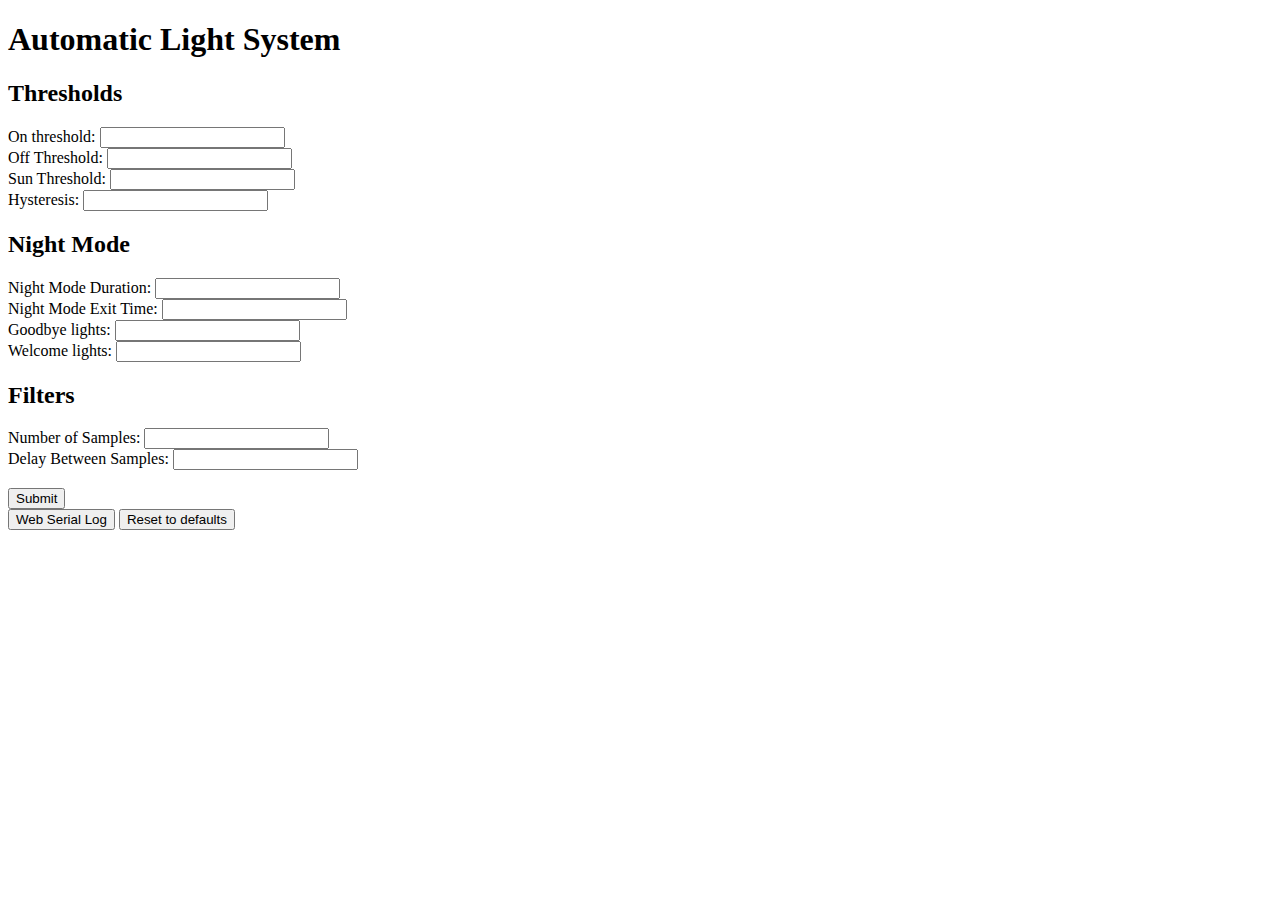
==== data/index.html @ eb4466bd "Serial web interface for monitoring data" ====
<!DOCTYPE html>
<html lang="en">
<head>
    <meta charset="UTF-8">
    <meta name="viewport" content="width=device-width, initial-scale=1.0">
    <title>ALS</title>
</head>
<body>
    <h1>Automatic Light System</h1>
    
    <h2>Thresholds</h2>
    <form action="/get" method="get">
        On threshold: <input value="%on_threshold%" type="number" name="on_threshold" onfocus="this.select()"><br>
        Off Threshold: <input value="%off_threshold%" type="number" name="off_threshold" onfocus="this.select()"><br>

        Sun Threshold: <input value="%sun_threshold%" type="number" name="sun_threshold" onfocus="this.select()"><br>
        Hysteresis: <input value="%hysteresis%" type="number" name="hysteresis" onfocus="this.select()"><br>
        
    <h2>Night Mode</h2>

        Night Mode Duration: <input value="%night_mode%" type="number" name="night_mode" onfocus="this.select()"><br>
        Night Mode Exit Time: <input value="%night_mode_off%" type="number" name="night_mode_off" onfocus="this.select()"><br>

        Goodbye lights: <input value="%goodbye_lights%" type="number" name="goodbye_lights" onfocus="this.select()"><br>
        Welcome lights: <input value="%welcome_lights%" type="number" name="welcome_lights" onfocus="this.select()"><br>

    <h2>Filters</h2>

        Number of Samples: <input value="%sample_count%" type="number" name="sample_count" onfocus="this.select()"><br>
        Delay Between Samples: <input value="%read_delay%" type="number" name="read_delay" onfocus="this.select()"><br>
        
        <br>
    <input type="submit" value="Submit" onclick="location.reload()">
</form>

<a href="/webserial"><button>Web Serial Log</button></a>

<button onclick="resetDefaults()">Reset to defaults</button>
    
    <script>
        function resetDefaults() {
            fetch('/reset', { method: 'POST' })
                .then(response => response.text)
                .then(() => location.reload());
        }

    </script>
</body>
</html>
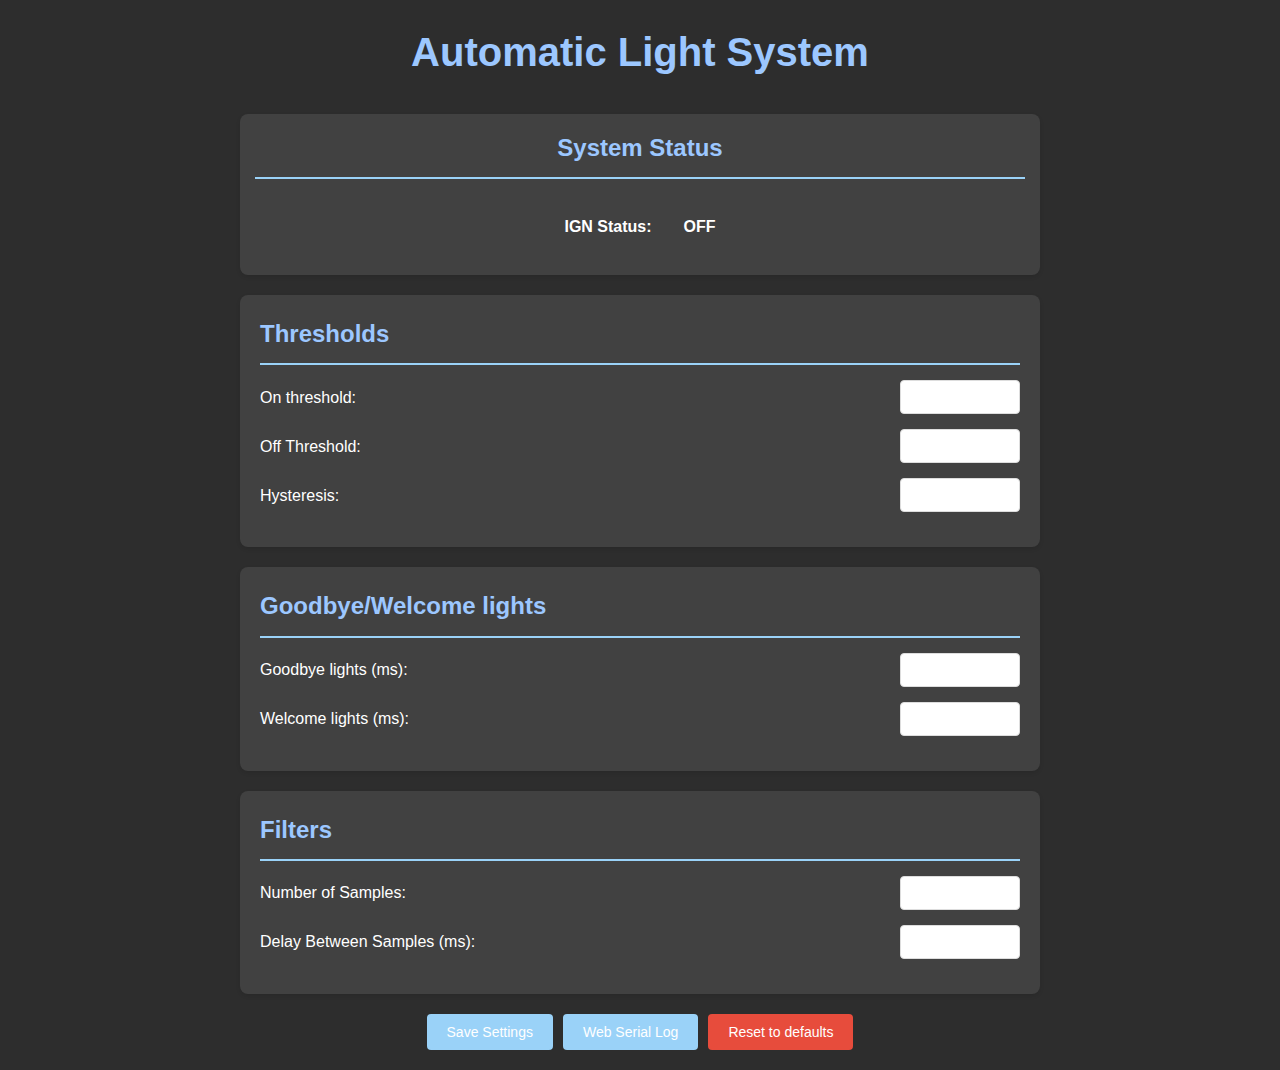
==== commit 6c13d80b: "added css and a status card" ====
--- a/data/index.html
+++ b/data/index.html
@@ -4,46 +4,242 @@
     <meta charset="UTF-8">
     <meta name="viewport" content="width=device-width, initial-scale=1.0">
     <title>ALS</title>
+    <style>
+        :root {
+            --primary-color: #9cc7ff;
+            --secondary-color: #9ad2f8;
+            --background-color: #2d2d2d;
+            --card-background: #414141;
+            --text-color: #ffffff;
+            --border-radius: 8px;
+            --box-shadow: 0 2px 4px rgba(0,0,0,0.1);
+        }
+
+        * {
+            margin: 0;
+            padding: 0;
+            box-sizing: border-box;
+        }
+
+        body {
+            font-family: -apple-system, BlinkMacSystemFont, 'Segoe UI', Roboto, Oxygen, Ubuntu, Cantarell, sans-serif;
+            line-height: 1.6;
+            background-color: var(--background-color);
+            color: var(--text-color);
+            padding: 20px;
+        }
+
+        h1 {
+            text-align: center;
+            color: var(--primary-color);
+            margin-bottom: 30px;
+            font-size: 2.5em;
+        }
+
+        .container {
+            max-width: 800px;
+            margin: 0 auto;
+        }
+
+        .card {
+            background: var(--card-background);
+            border-radius: var(--border-radius);
+            padding: 20px;
+            margin-bottom: 20px;
+            box-shadow: var(--box-shadow);
+        }
+
+        h2 {
+            color: var(--primary-color);
+            margin-bottom: 15px;
+            padding-bottom: 10px;
+            border-bottom: 2px solid var(--secondary-color);
+        }
+
+        .input-group {
+            margin-bottom: 15px;
+            display: flex;
+            align-items: center;
+        }
+
+        .input-group label {
+            flex: 1;
+            margin-right: 10px;
+        }
+
+        input[type="number"] {
+            width: 120px;
+            padding: 8px;
+            border: 1px solid #ddd;
+            border-radius: 4px;
+            font-size: 14px;
+        }
+
+        button, input[type="submit"] {
+            background-color: var(--secondary-color);
+            color: white;
+            border: none;
+            padding: 10px 20px;
+            border-radius: 4px;
+            cursor: pointer;
+            font-size: 14px;
+            transition: background-color 0.3s ease;
+        }
+
+        button:hover, input[type="submit"]:hover {
+            background-color: #2980b9;
+        }
+
+        .button-group {
+            display: flex;
+            gap: 10px;
+            justify-content: center;
+            margin-top: 20px;
+        }
+
+        .status-card {
+            text-align: center;
+            padding: 15px;
+            margin-bottom: 20px;
+        }
+
+        .status-indicator {
+            display: inline-flex;
+            align-items: center;
+            padding: 10px 20px;
+            border-radius: var(--border-radius);
+            font-weight: bold;
+            margin: 10px;
+            min-width: 150px;
+            justify-content: center;
+            gap: 10px;
+        }
+
+        .status-dot {
+            width: 12px;
+            height: 12px;
+            border-radius: 50%;
+            display: inline-block;
+        }
+
+        .status-on {
+            background-color: #2ecc71;
+            color: #fff;
+        }
+
+        .status-off {
+            background-color: #e74c3c;
+            color: #fff;
+        }
+
+        #reset-btn {
+            background-color: #e74c3c;
+        }
+
+        #reset-btn:hover {
+            background-color: #c0392b;
+        }
+
+        @media (max-width: 600px) {
+            .input-group {
+                flex-direction: column;
+                align-items: stretch;
+            }
+
+            .input-group label {
+                margin-bottom: 5px;
+            }
+
+            input[type="number"] {
+                width: 100%;
+            }
+        }
+    </style>
 </head>
 <body>
-    <h1>Automatic Light System</h1>
-    
-    <h2>Thresholds</h2>
-    <form action="/get" method="get">
-        On threshold: <input value="%on_threshold%" type="number" name="on_threshold" onfocus="this.select()"><br>
-        Off Threshold: <input value="%off_threshold%" type="number" name="off_threshold" onfocus="this.select()"><br>
-
-        Sun Threshold: <input value="%sun_threshold%" type="number" name="sun_threshold" onfocus="this.select()"><br>
-        Hysteresis: <input value="%hysteresis%" type="number" name="hysteresis" onfocus="this.select()"><br>
+    <div class="container">
+        <h1>Automatic Light System</h1>
         
-    <h2>Night Mode</h2>
-
-        Night Mode Duration: <input value="%night_mode%" type="number" name="night_mode" onfocus="this.select()"><br>
-        Night Mode Exit Time: <input value="%night_mode_off%" type="number" name="night_mode_off" onfocus="this.select()"><br>
-
-        Goodbye lights: <input value="%goodbye_lights%" type="number" name="goodbye_lights" onfocus="this.select()"><br>
-        Welcome lights: <input value="%welcome_lights%" type="number" name="welcome_lights" onfocus="this.select()"><br>
-
-    <h2>Filters</h2>
-
-        Number of Samples: <input value="%sample_count%" type="number" name="sample_count" onfocus="this.select()"><br>
-        Delay Between Samples: <input value="%read_delay%" type="number" name="read_delay" onfocus="this.select()"><br>
-        
-        <br>
-    <input type="submit" value="Submit" onclick="location.reload()">
-</form>
-
-<a href="/webserial"><button>Web Serial Log</button></a>
-
-<button onclick="resetDefaults()">Reset to defaults</button>
+        <div class="card status-card">
+            <h2>System Status</h2>
+            <div class="status-indicator" id="ign-status">
+                IGN Status: <span class="status-dot"></span>
+                <span class="status-text">OFF</span>
+            </div>
+        </div>
+
+        <form action="/get" method="get">
+            <div class="card">
+                <h2>Thresholds</h2>
+                <div class="input-group">
+                    <label for="on_threshold">On threshold:</label>
+                    <input id="on_threshold" value="%on_threshold%" type="number" name="on_threshold" onfocus="this.select()">
+                </div>
+                <div class="input-group">
+                    <label for="off_threshold">Off Threshold:</label>
+                    <input id="off_threshold" value="%off_threshold%" type="number" name="off_threshold" onfocus="this.select()">
+                </div>
+                <div class="input-group">
+                    <label for="hysteresis">Hysteresis:</label>
+                    <input id="hysteresis" value="%hysteresis%" type="number" name="hysteresis" onfocus="this.select()">
+                </div>
+            </div>
+
+            <div class="card">
+                <h2>Goodbye/Welcome lights</h2>
+                <div class="input-group">
+                    <label for="goodbye_lights">Goodbye lights (ms):</label>
+                    <input id="goodbye_lights" value="%goodbye_lights%" type="number" name="goodbye_lights" onfocus="this.select()">
+                </div>
+                <div class="input-group">
+                    <label for="welcome_lights">Welcome lights (ms):</label>
+                    <input id="welcome_lights" value="%welcome_lights%" type="number" name="welcome_lights" onfocus="this.select()">
+                </div>
+            </div>
+
+            <div class="card">
+                <h2>Filters</h2>
+                <div class="input-group">
+                    <label for="sample_count">Number of Samples:</label>
+                    <input id="sample_count" value="%sample_count%" type="number" name="sample_count" onfocus="this.select()">
+                </div>
+                <div class="input-group">
+                    <label for="read_delay">Delay Between Samples (ms):</label>
+                    <input id="read_delay" value="%read_delay%" type="number" name="read_delay" onfocus="this.select()">
+                </div>
+            </div>
+
+            <div class="button-group">
+                <input type="submit" value="Save Settings" onclick="location.reload()">
+                <a href="/webserial"><button type="button">Web Serial Log</button></a>
+                <button type="button" id="reset-btn" onclick="resetDefaults()">Reset to defaults</button>
+            </div>
+        </form>
+    </div>
     
     <script>
+        function updateIgnStatus() {
+            fetch('/ignstatus')
+                .then(response => response.json())
+                .then(data => {
+                    const statusElement = document.getElementById('ign-status');
+                    const statusDot = statusElement.querySelector('.status-dot');
+                    const statusText = statusElement.querySelector('.status-text');
+                    
+                    statusElement.className = 'status-indicator ' + (data.status ? 'status-on' : 'status-off');
+                    statusText.textContent = data.status ? 'ON' : 'OFF';
+                })
+                .catch(error => console.error('Error:', error));
+        }
+
+        setInterval(updateIgnStatus, 1000);
+        updateIgnStatus();
+
         function resetDefaults() {
             fetch('/reset', { method: 'POST' })
-                .then(response => response.text)
+                .then(response => response.text())
                 .then(() => location.reload());
         }
-
     </script>
 </body>
 </html>
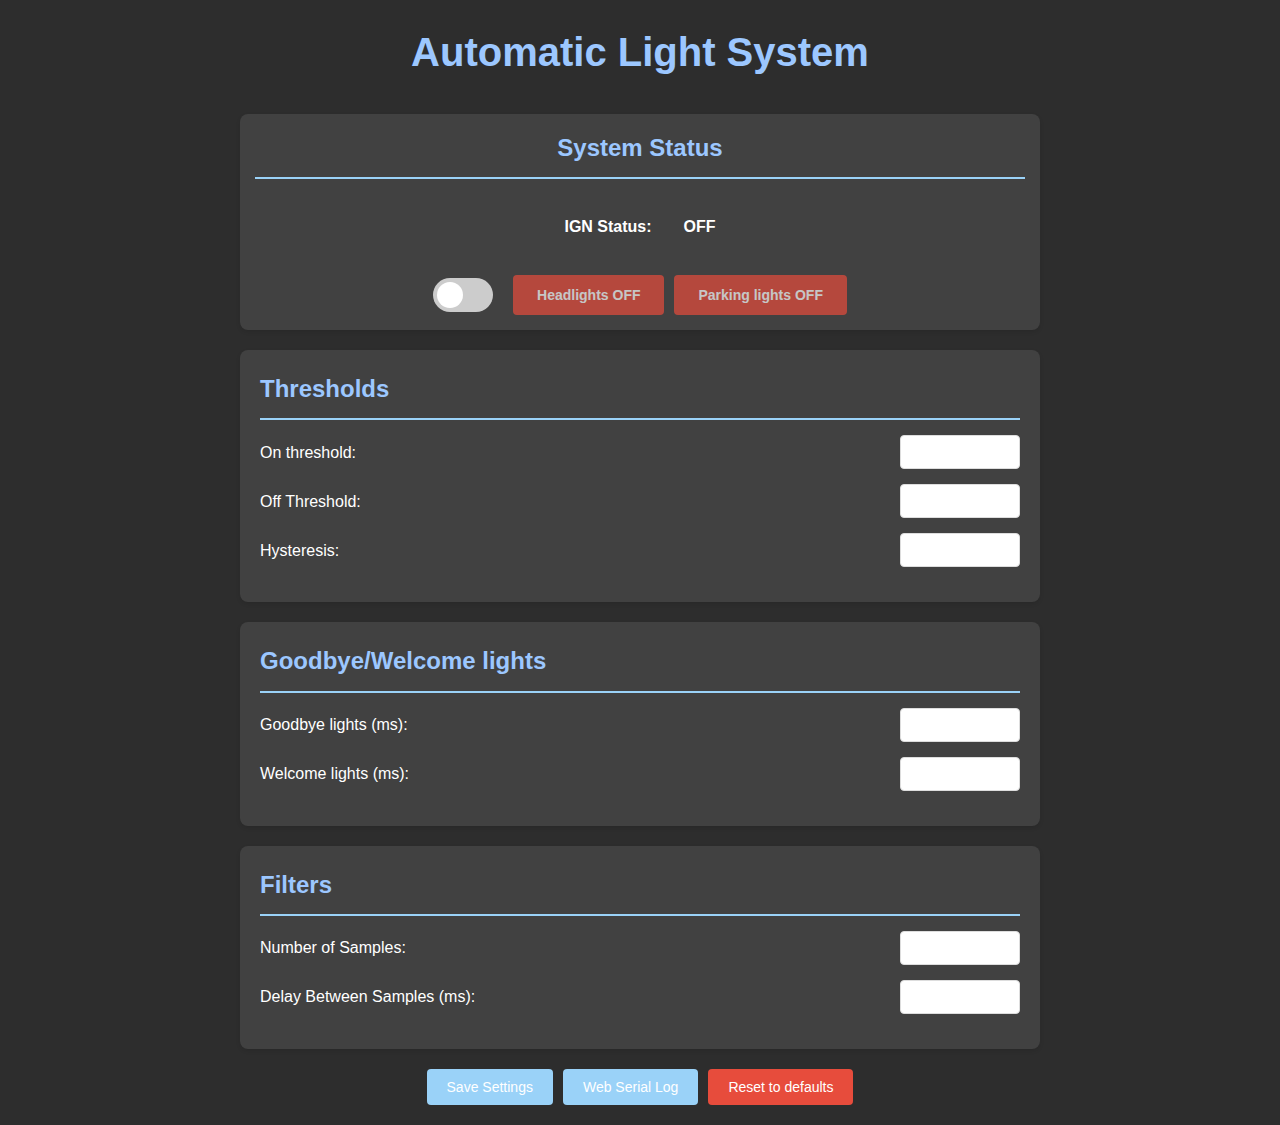
==== commit d931236b: "Added manual control mode" ====
--- a/data/index.html
+++ b/data/index.html
@@ -4,157 +4,7 @@
     <meta charset="UTF-8">
     <meta name="viewport" content="width=device-width, initial-scale=1.0">
     <title>ALS</title>
-    <style>
-        :root {
-            --primary-color: #9cc7ff;
-            --secondary-color: #9ad2f8;
-            --background-color: #2d2d2d;
-            --card-background: #414141;
-            --text-color: #ffffff;
-            --border-radius: 8px;
-            --box-shadow: 0 2px 4px rgba(0,0,0,0.1);
-        }
-
-        * {
-            margin: 0;
-            padding: 0;
-            box-sizing: border-box;
-        }
-
-        body {
-            font-family: -apple-system, BlinkMacSystemFont, 'Segoe UI', Roboto, Oxygen, Ubuntu, Cantarell, sans-serif;
-            line-height: 1.6;
-            background-color: var(--background-color);
-            color: var(--text-color);
-            padding: 20px;
-        }
-
-        h1 {
-            text-align: center;
-            color: var(--primary-color);
-            margin-bottom: 30px;
-            font-size: 2.5em;
-        }
-
-        .container {
-            max-width: 800px;
-            margin: 0 auto;
-        }
-
-        .card {
-            background: var(--card-background);
-            border-radius: var(--border-radius);
-            padding: 20px;
-            margin-bottom: 20px;
-            box-shadow: var(--box-shadow);
-        }
-
-        h2 {
-            color: var(--primary-color);
-            margin-bottom: 15px;
-            padding-bottom: 10px;
-            border-bottom: 2px solid var(--secondary-color);
-        }
-
-        .input-group {
-            margin-bottom: 15px;
-            display: flex;
-            align-items: center;
-        }
-
-        .input-group label {
-            flex: 1;
-            margin-right: 10px;
-        }
-
-        input[type="number"] {
-            width: 120px;
-            padding: 8px;
-            border: 1px solid #ddd;
-            border-radius: 4px;
-            font-size: 14px;
-        }
-
-        button, input[type="submit"] {
-            background-color: var(--secondary-color);
-            color: white;
-            border: none;
-            padding: 10px 20px;
-            border-radius: 4px;
-            cursor: pointer;
-            font-size: 14px;
-            transition: background-color 0.3s ease;
-        }
-
-        button:hover, input[type="submit"]:hover {
-            background-color: #2980b9;
-        }
-
-        .button-group {
-            display: flex;
-            gap: 10px;
-            justify-content: center;
-            margin-top: 20px;
-        }
-
-        .status-card {
-            text-align: center;
-            padding: 15px;
-            margin-bottom: 20px;
-        }
-
-        .status-indicator {
-            display: inline-flex;
-            align-items: center;
-            padding: 10px 20px;
-            border-radius: var(--border-radius);
-            font-weight: bold;
-            margin: 10px;
-            min-width: 150px;
-            justify-content: center;
-            gap: 10px;
-        }
-
-        .status-dot {
-            width: 12px;
-            height: 12px;
-            border-radius: 50%;
-            display: inline-block;
-        }
-
-        .status-on {
-            background-color: #2ecc71;
-            color: #fff;
-        }
-
-        .status-off {
-            background-color: #e74c3c;
-            color: #fff;
-        }
-
-        #reset-btn {
-            background-color: #e74c3c;
-        }
-
-        #reset-btn:hover {
-            background-color: #c0392b;
-        }
-
-        @media (max-width: 600px) {
-            .input-group {
-                flex-direction: column;
-                align-items: stretch;
-            }
-
-            .input-group label {
-                margin-bottom: 5px;
-            }
-
-            input[type="number"] {
-                width: 100%;
-            }
-        }
-    </style>
+    <link rel="stylesheet" type="text/css" href="styles.css" />
 </head>
 <body>
     <div class="container">
@@ -165,6 +15,18 @@
             <div class="status-indicator" id="ign-status">
                 IGN Status: <span class="status-dot"></span>
                 <span class="status-text">OFF</span>
+            </div>
+
+            <!-- manual control -->
+            <div class="manual-control-container">
+                <label class="switch">
+                    <input type="checkbox" id="manual-toggle" onchange="toggleManualControl(this.checked)">
+                    <span class="slider round"></span>
+                </label>
+                <div class="manual-control" id="manual-control">
+                    <button id="headlights-toggle" disabled onclick="toggleHeadlights()">Headlights OFF</button>
+                    <button id="parkinglights-toggle" disabled onclick="toggleParkingLights()">Parking lights OFF</button>
+                </div>
             </div>
         </div>
 
@@ -218,16 +80,77 @@
     </div>
     
     <script>
+        let lightsOn = false;
+        let parkingLightsOn = false;
+
         function updateIgnStatus() {
             fetch('/ignstatus')
                 .then(response => response.json())
                 .then(data => {
                     const statusElement = document.getElementById('ign-status');
-                    const statusDot = statusElement.querySelector('.status-dot');
                     const statusText = statusElement.querySelector('.status-text');
+                    const headlightsToggle = document.getElementById('headlights-toggle');
+                    const parkingLightsToggle = document.getElementById('parkinglights-toggle');
                     
                     statusElement.className = 'status-indicator ' + (data.status ? 'status-on' : 'status-off');
                     statusText.textContent = data.status ? 'ON' : 'OFF';
+                    
+                    // Update button states
+                    lightsOn = data.status;
+                    headlightsToggle.textContent = lightsOn ? 'Headlights ON' : 'Headlights OFF';
+                    headlightsToggle.className = lightsOn ? 'lights-on' : '';
+                    
+                    parkingLightsToggle.textContent = parkingLightsOn ? 'Parking Lights ON' : 'Parking Lights OFF';
+                    parkingLightsToggle.className = parkingLightsOn ? 'lights-on' : '';
+                })
+                .catch(error => console.error('Error:', error));
+        }
+
+        function toggleManualControl(enabled) {
+            const headlightsToggle = document.getElementById('headlights-toggle');
+            const parkingLightsToggle = document.getElementById('parkinglights-toggle');
+            
+            headlightsToggle.disabled = !enabled;
+            parkingLightsToggle.disabled = !enabled;
+            
+            fetch('/manual-mode', {
+                method: 'POST',
+                headers: {
+                    'Content-Type': 'application/json',
+                },
+                body: JSON.stringify({ enabled: enabled })
+            })
+            .then(response => response.json())
+            .then(data => {
+                if (!data.success) {
+                    // If manual mode failed, disable buttons
+                    headlightsToggle.disabled = true;
+                    parkingLightsToggle.disabled = true;
+                }
+            })
+            .catch(error => console.error('Error:', error));
+        }
+
+        function toggleHeadlights() {
+            fetch('/headlights-toggle', { method: 'POST' })
+                .then(response => response.json())
+                .then(data => {
+                    if (data.success) {
+                        lightsOn = data.lightsOn;
+                        updateIgnStatus();
+                    }
+                })
+                .catch(error => console.error('Error:', error));
+        }
+
+        function toggleParkingLights() {
+            fetch('/parkinglights-toggle', { method: 'POST' })
+                .then(response => response.json())
+                .then(data => {
+                    if (data.success) {
+                        parkingLightsOn = data.parkingLightsOn;
+                        updateIgnStatus();
+                    }
                 })
                 .catch(error => console.error('Error:', error));
         }
--- a/data/styles.css
+++ b/data/styles.css
@@ -0,0 +1,271 @@
+:root {
+    --primary-color: #9cc7ff;
+    --secondary-color: #9ad2f8;
+    --background-color: #2d2d2d;
+    --card-background: #414141;
+    --text-color: #ffffff;
+    --border-radius: 8px;
+    --box-shadow: 0 2px 4px rgba(0,0,0,0.1);
+}
+
+* {
+    margin: 0;
+    padding: 0;
+    box-sizing: border-box;
+}
+
+body {
+    font-family: -apple-system, BlinkMacSystemFont, 'Segoe UI', Roboto, Oxygen, Ubuntu, Cantarell, sans-serif;
+    line-height: 1.6;
+    background-color: var(--background-color);
+    color: var(--text-color);
+    padding: 20px;
+}
+
+
+.switch {
+    position: relative;
+    display: inline-block;
+    width: 60px;
+    height: 34px;
+  }
+  
+  /* Hide default HTML checkbox */
+  .switch input {
+    opacity: 0;
+    width: 0;
+    height: 0;
+  }
+  
+  /* The slider */
+  .slider {
+    position: absolute;
+    cursor: pointer;
+    top: 0;
+    left: 0;
+    right: 0;
+    bottom: 0;
+    background-color: #ccc;
+    -webkit-transition: .4s;
+    transition: .4s;
+  }
+  
+  .slider:before {
+    position: absolute;
+    content: "";
+    height: 26px;
+    width: 26px;
+    left: 4px;
+    bottom: 4px;
+    background-color: white;
+    -webkit-transition: .4s;
+    transition: .4s;
+  }
+  
+  input:checked + .slider {
+    background-color: #9ad2f8;
+  }
+  
+  input:focus + .slider {
+    box-shadow: 0 0 1px #2196F3;
+  }
+  
+  input:checked + .slider:before {
+    -webkit-transform: translateX(26px);
+    -ms-transform: translateX(26px);
+    transform: translateX(26px);
+  }
+  
+  /* Rounded sliders */
+  .slider.round {
+    border-radius: 34px;
+  }
+  
+  .slider.round:before {
+    border-radius: 50%;
+  }
+
+h1 {
+    text-align: center;
+    color: var(--primary-color);
+    margin-bottom: 30px;
+    font-size: 2.5em;
+}
+
+.container {
+    max-width: 800px;
+    margin: 0 auto;
+}
+
+.card {
+    background: var(--card-background);
+    border-radius: var(--border-radius);
+    padding: 20px;
+    margin-bottom: 20px;
+    box-shadow: var(--box-shadow);
+}
+
+h2 {
+    color: var(--primary-color);
+    margin-bottom: 15px;
+    padding-bottom: 10px;
+    border-bottom: 2px solid var(--secondary-color);
+}
+
+.input-group {
+    margin-bottom: 15px;
+    display: flex;
+    align-items: center;
+}
+
+.input-group label {
+    flex: 1;
+    margin-right: 10px;
+}
+
+input[type="number"] {
+    width: 120px;
+    padding: 8px;
+    border: 1px solid #ddd;
+    border-radius: 4px;
+    font-size: 14px;
+}
+
+button, input[type="submit"] {
+    background-color: var(--secondary-color);
+    color: white;
+    border: none;
+    padding: 10px 20px;
+    border-radius: 4px;
+    cursor: pointer;
+    font-size: 14px;
+    transition: background-color 0.3s ease;
+}
+
+button:hover, input[type="submit"]:hover {
+    background-color: #2980b9;
+}
+
+.button-group {
+    display: flex;
+    gap: 10px;
+    justify-content: center;
+    margin-top: 20px;
+}
+
+.status-card {
+    text-align: center;
+    padding: 15px;
+    margin-bottom: 20px;
+}
+
+.status-indicator {
+    display: inline-flex;
+    align-items: center;
+    padding: 10px 20px;
+    border-radius: var(--border-radius);
+    font-weight: bold;
+    margin: 10px;
+    min-width: 150px;
+    justify-content: center;
+    gap: 10px;
+}
+
+.status-dot {
+    width: 12px;
+    height: 12px;
+    border-radius: 50%;
+    display: inline-block;
+}
+
+.status-on {
+    background-color: #2ecc71;
+    color: #fff;
+}
+
+.status-off {
+    background-color: #e74c3c;
+    color: #fff;
+}
+
+#reset-btn {
+    background-color: #e74c3c;
+}
+
+#reset-btn:hover {
+    background-color: #c0392b;
+}
+
+@media (max-width: 600px) {
+    .input-group {
+        flex-direction: column;
+        align-items: stretch;
+    }
+
+    .input-group label {
+        margin-bottom: 5px;
+    }
+
+    input[type="number"] {
+        width: 100%;
+    }
+}
+
+.manual-control-container {
+    display: flex;
+    align-items: center;
+    justify-content: center;
+    gap: 20px;
+    margin-top: 15px;
+}
+
+.manual-control {
+    display: flex;
+    gap: 10px;
+    text-align: center;
+}
+
+.manual-control button {
+    min-width: 150px;
+    padding: 12px 24px;
+    font-weight: bold;
+    transition: all 0.3s ease;
+}
+
+.manual-control button:disabled {
+    background-color: #cccccc;
+    cursor: not-allowed;
+    opacity: 0.7;
+}
+
+#headlights-toggle {
+    background-color: #e74c3c;
+}
+
+#headlights-toggle:hover:not(:disabled) {
+    background-color: #c0392b;
+}
+
+#headlights-toggle.lights-on {
+    background-color: #2ecc71;
+}
+
+#headlights-toggle.lights-on:hover:not(:disabled) {
+    background-color: #27ae60;
+}
+
+#parkinglights-toggle {
+    background-color: #e74c3c;
+}
+
+#parkinglights-toggle:hover:not(:disabled) {
+    background-color: #c0392b;
+}
+
+#parkinglights-toggle.lights-on {
+    background-color: #2ecc71;
+}
+
+#parkinglights-toggle.lights-on:hover:not(:disabled) {
+    background-color: #27ae60;
+}
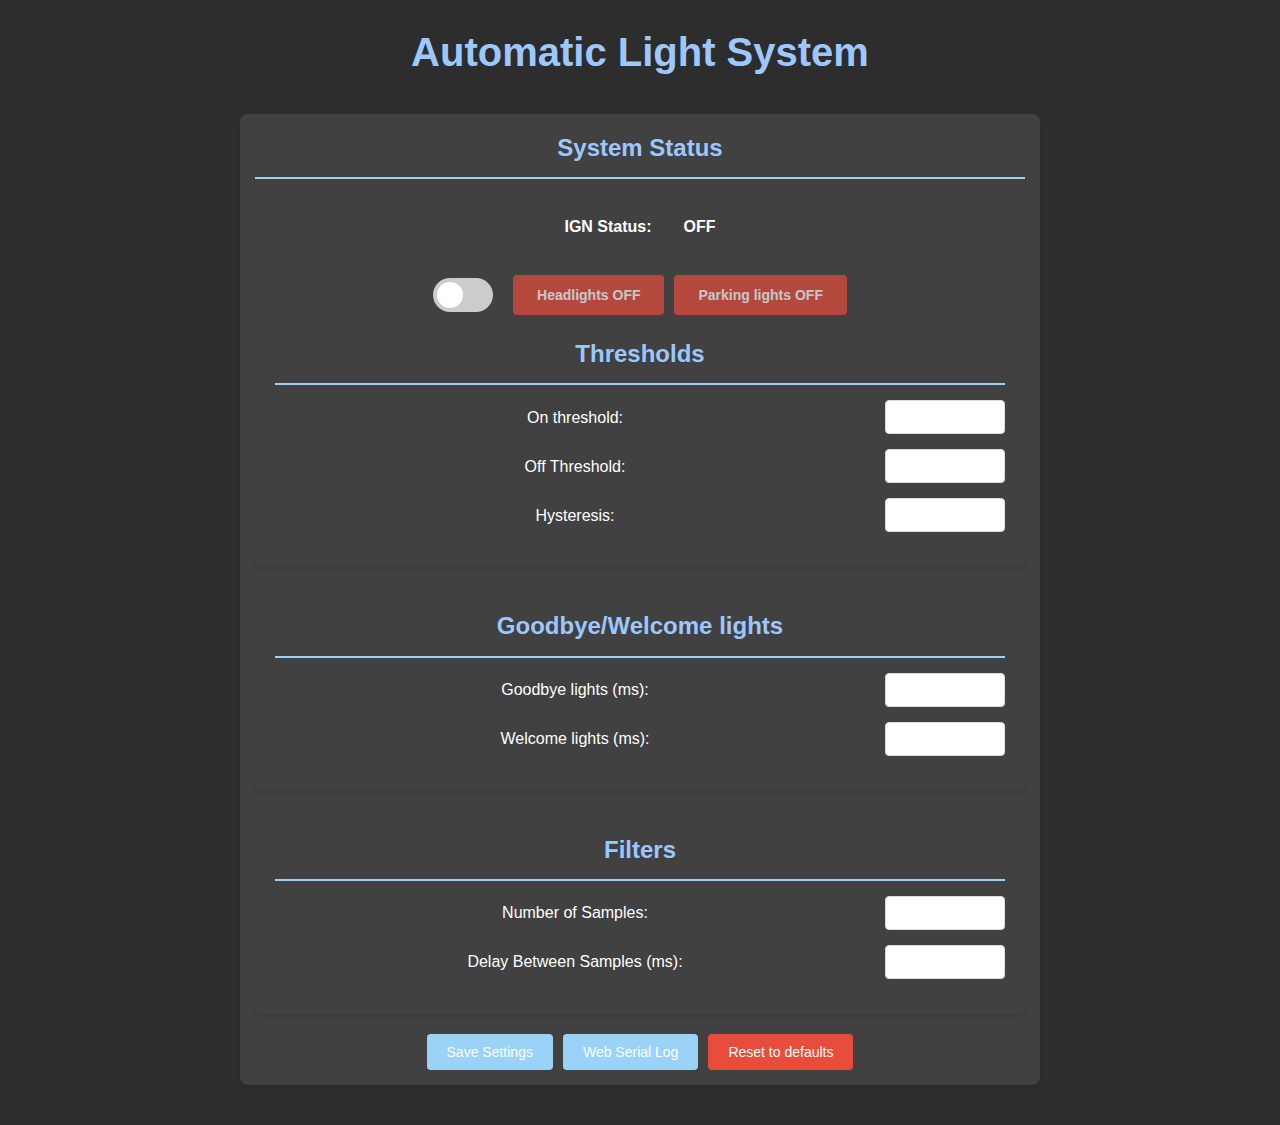
==== commit 01c4c225: "manual control toggle" ====
--- a/data/index.html
+++ b/data/index.html
@@ -28,7 +28,6 @@
                     <button id="parkinglights-toggle" disabled onclick="toggleParkingLights()">Parking lights OFF</button>
                 </div>
             </div>
-        </div>
 
         <form action="/get" method="get">
             <div class="card">
@@ -80,6 +79,10 @@
     </div>
     
     <script>
+
+document.getElementById('manual-toggle').addEventListener('change', function () {
+    console.log("Toggle changed:", this.checked);
+});
         let lightsOn = false;
         let parkingLightsOn = false;
 
@@ -100,6 +103,7 @@
                     headlightsToggle.textContent = lightsOn ? 'Headlights ON' : 'Headlights OFF';
                     headlightsToggle.className = lightsOn ? 'lights-on' : '';
                     
+                    parkingLightsOn = data.status;
                     parkingLightsToggle.textContent = parkingLightsOn ? 'Parking Lights ON' : 'Parking Lights OFF';
                     parkingLightsToggle.className = parkingLightsOn ? 'lights-on' : '';
                 })
@@ -107,53 +111,50 @@
         }
 
         function toggleManualControl(enabled) {
-            const headlightsToggle = document.getElementById('headlights-toggle');
-            const parkingLightsToggle = document.getElementById('parkinglights-toggle');
-            
+    const headlightsToggle = document.getElementById('headlights-toggle');
+    const parkingLightsToggle = document.getElementById('parkinglights-toggle');
+    const manualToggle = document.getElementById('manual-toggle');
+
+    fetch(`/manual-mode?enabled=${enabled}`, { method: 'POST' })
+    .then(response => response.json())
+    .then(data => {
+        if (data.success) {
             headlightsToggle.disabled = !enabled;
             parkingLightsToggle.disabled = !enabled;
-            
-            fetch('/manual-mode', {
-                method: 'POST',
-                headers: {
-                    'Content-Type': 'application/json',
-                },
-                body: JSON.stringify({ enabled: enabled })
-            })
-            .then(response => response.json())
-            .then(data => {
-                if (!data.success) {
-                    // If manual mode failed, disable buttons
-                    headlightsToggle.disabled = true;
-                    parkingLightsToggle.disabled = true;
-                }
-            })
-            .catch(error => console.error('Error:', error));
+        } else {
+            // Revert toggle if server refused
+            manualToggle.checked = !enabled;
         }
+    });
+}
 
-        function toggleHeadlights() {
-            fetch('/headlights-toggle', { method: 'POST' })
-                .then(response => response.json())
-                .then(data => {
-                    if (data.success) {
-                        lightsOn = data.lightsOn;
-                        updateIgnStatus();
-                    }
-                })
-                .catch(error => console.error('Error:', error));
+function toggleHeadlights() {
+    const btn = document.getElementById('headlights-toggle');
+    const newState = btn.textContent.includes("OFF");
+    
+    fetch('/headlights-toggle', { method: 'POST' })
+    .then(response => response.json())
+    .then(data => {
+        if (data.success) {
+            btn.textContent = data.lightsOn ? 'Headlights ON' : 'Headlights OFF';
+            btn.classList.toggle('lights-on', data.lightsOn);
         }
+    });
+}
 
-        function toggleParkingLights() {
-            fetch('/parkinglights-toggle', { method: 'POST' })
-                .then(response => response.json())
-                .then(data => {
-                    if (data.success) {
-                        parkingLightsOn = data.parkingLightsOn;
-                        updateIgnStatus();
-                    }
-                })
-                .catch(error => console.error('Error:', error));
+function toggleParkingLights() {
+    const btn = document.getElementById('parkinglights-toggle');
+    const newState = btn.textContent.includes("OFF");
+    
+    fetch('/parkinglights-toggle', { method: 'POST' })
+    .then(response => response.json())
+    .then(data => {
+        if (data.success) {
+            btn.textContent = data.parkingLightsOn ? 'Parking Lights ON' : 'Parking Lights OFF';
+            btn.classList.toggle('lights-on', data.parkingLightsOn);
         }
+    });
+}
 
         setInterval(updateIgnStatus, 1000);
         updateIgnStatus();
